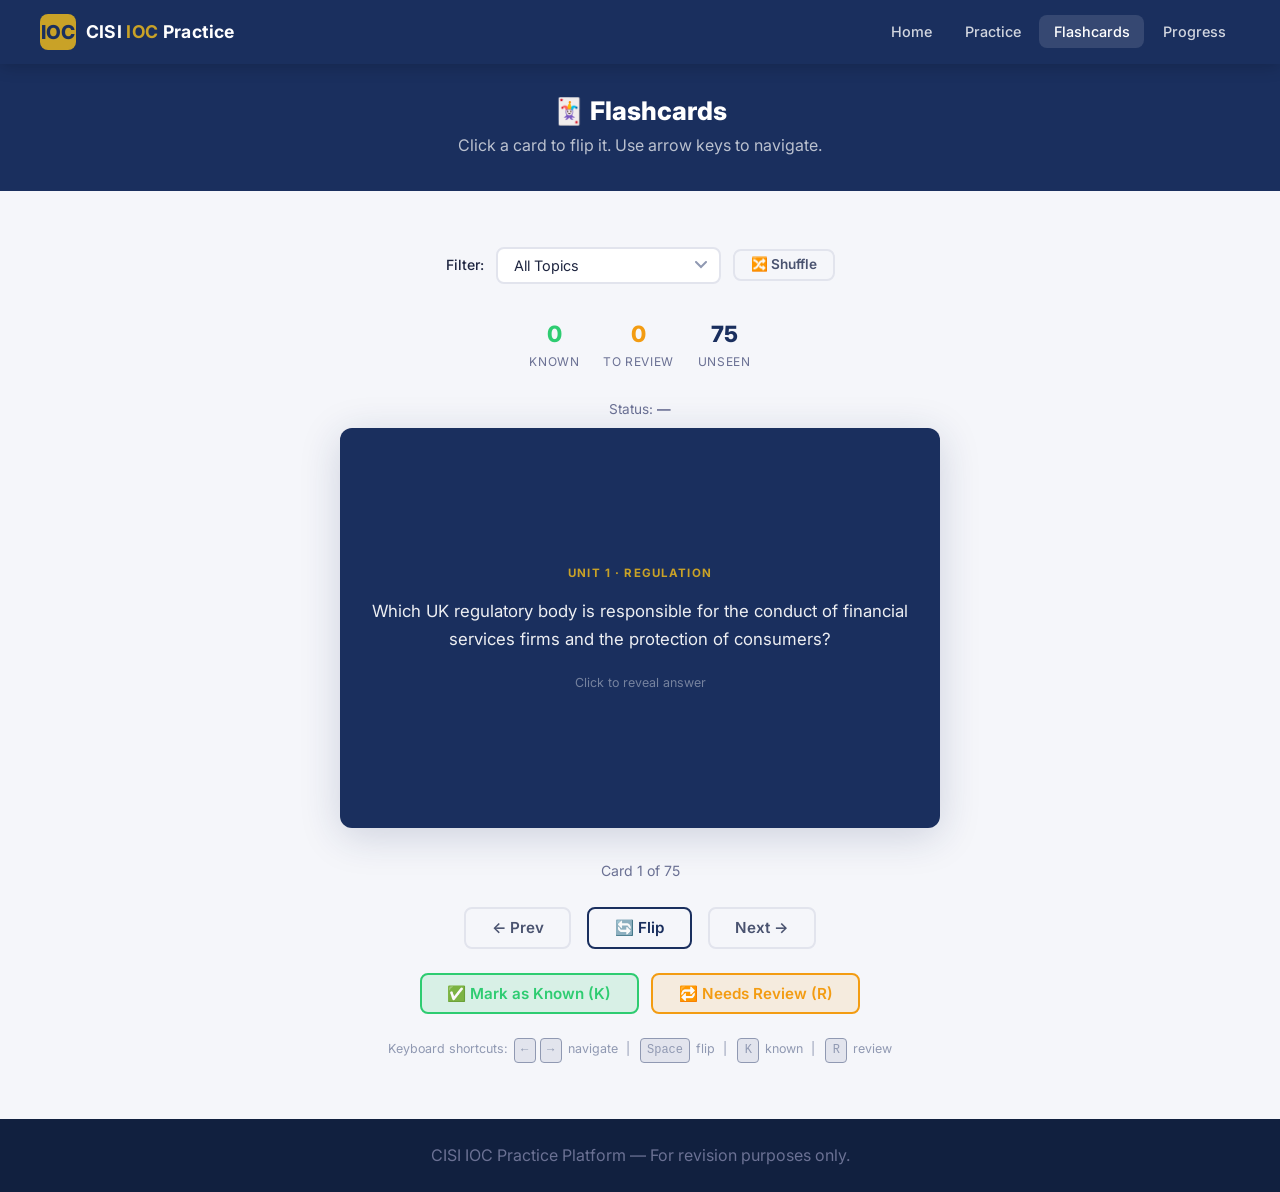
==== flashcards.html @ 253b1c1a "Add full CISI IOC quiz platform (HTML+CSS+JS, 75 questions) Agent-Logs-Url: https://github.com/rajat" ====
<!DOCTYPE html>
<html lang="en">
<head>
  <meta charset="UTF-8">
  <meta name="viewport" content="width=device-width, initial-scale=1.0">
  <title>Flashcards — CISI IOC Practice</title>
  <link rel="stylesheet" href="css/style.css">
  <link rel="icon" href="data:image/svg+xml,<svg xmlns='http://www.w3.org/2000/svg' viewBox='0 0 100 100'><text y='.9em' font-size='90'>🃏</text></svg>">
</head>
<body>

<!-- ── Navigation ─────────────────────────────────────── -->
<nav class="navbar" role="navigation" aria-label="Main navigation">
  <div class="navbar__inner">
    <a href="index.html" class="navbar__brand" aria-label="CISI IOC Home">
      <div class="navbar__brand-icon" aria-hidden="true">IOC</div>
      <span class="navbar__brand-text">CISI <span>IOC</span> Practice</span>
    </a>
    <ul class="navbar__nav" role="list">
      <li><a href="index.html"      class="navbar__link">Home</a></li>
      <li><a href="quiz.html?mode=quick" class="navbar__link">Practice</a></li>
      <li><a href="flashcards.html" class="navbar__link active" aria-current="page">Flashcards</a></li>
      <li><a href="progress.html"   class="navbar__link">Progress</a></li>
    </ul>
    <button class="navbar__hamburger" aria-label="Toggle menu" aria-expanded="false">
      <span></span><span></span><span></span>
    </button>
  </div>
</nav>

<!-- ── Page Header ────────────────────────────────────── -->
<header style="background:var(--navy);padding:2rem 1.5rem;text-align:center">
  <div class="container">
    <h1 style="color:var(--white);font-size:1.6rem;margin-bottom:0.4rem">🃏 Flashcards</h1>
    <p style="color:rgba(255,255,255,0.7)">Click a card to flip it. Use arrow keys to navigate.</p>
  </div>
</header>

<main>
  <section class="section">
    <div class="container container--narrow">

      <!-- Filter + Shuffle -->
      <div class="fc-topic-filter">
        <label class="fc-filter-label" for="fcTopicFilter">Filter:</label>
        <select id="fcTopicFilter" class="fc-select" aria-label="Filter flashcards by topic"></select>
        <button id="fcShuffle" class="btn btn--ghost btn--sm" aria-label="Shuffle cards">🔀 Shuffle</button>
      </div>

      <!-- Stats row -->
      <div style="display:flex;gap:1.5rem;justify-content:center;margin-bottom:1.75rem;flex-wrap:wrap">
        <div style="text-align:center">
          <div style="font-size:1.4rem;font-weight:800;color:var(--success)" id="fcKnownCount">0</div>
          <div style="font-size:0.75rem;color:var(--text-light);text-transform:uppercase;letter-spacing:0.05em">Known</div>
        </div>
        <div style="text-align:center">
          <div style="font-size:1.4rem;font-weight:800;color:var(--warning)" id="fcReviewCount">0</div>
          <div style="font-size:0.75rem;color:var(--text-light);text-transform:uppercase;letter-spacing:0.05em">To Review</div>
        </div>
        <div style="text-align:center">
          <div style="font-size:1.4rem;font-weight:800;color:var(--navy)" id="fcUnseenCount">0</div>
          <div style="font-size:0.75rem;color:var(--text-light);text-transform:uppercase;letter-spacing:0.05em">Unseen</div>
        </div>
      </div>

      <!-- Current status -->
      <p style="text-align:center;font-size:0.85rem;color:var(--text-light);margin-bottom:0.5rem">
        Status: <strong id="fcStatus">—</strong>
      </p>

      <!-- Flashcard -->
      <div class="flashcard-scene">
        <div class="flashcard" id="flashcard" role="button" tabindex="0"
             aria-label="Flashcard — click or press Space to flip">

          <!-- Front -->
          <div class="flashcard__face flashcard__front">
            <div class="flashcard__label" id="fcFrontLabel">Unit 1 · Regulation</div>
            <p class="flashcard__text" id="fcFrontText">Loading…</p>
            <p class="flashcard__hint">Click to reveal answer</p>
          </div>

          <!-- Back -->
          <div class="flashcard__face flashcard__back">
            <div class="flashcard__label" id="fcBackLabel">Answer &amp; Explanation</div>
            <p class="flashcard__text" id="fcBackText"></p>
            <p class="flashcard__hint">Click to flip back</p>
          </div>

        </div>
      </div>

      <!-- Progress -->
      <p class="fc-progress" id="fcProgress">Card 1 of 75</p>

      <!-- Navigation -->
      <div class="fc-controls">
        <button class="btn btn--ghost" id="fcPrev" aria-label="Previous card">← Prev</button>
        <button class="btn btn--outline" id="flipBtn" aria-label="Flip card">🔄 Flip</button>
        <button class="btn btn--ghost" id="fcNext" aria-label="Next card">Next →</button>
      </div>

      <!-- Mark buttons -->
      <div class="fc-mark-btns">
        <button class="btn btn--known" id="markKnown" aria-label="Mark as known">✅ Mark as Known  (K)</button>
        <button class="btn btn--review" id="markReview" aria-label="Mark for review">🔁 Needs Review  (R)</button>
      </div>

      <!-- Keyboard hints -->
      <p style="text-align:center;font-size:0.78rem;color:var(--grey-mid);margin-top:1.5rem">
        Keyboard shortcuts: <kbd>←</kbd><kbd>→</kbd> navigate &nbsp;|&nbsp; <kbd>Space</kbd> flip &nbsp;|&nbsp; <kbd>K</kbd> known &nbsp;|&nbsp; <kbd>R</kbd> review
      </p>

    </div>
  </section>
</main>

<!-- ── Footer ─────────────────────────────────────────── -->
<footer class="footer">
  <p>CISI IOC Practice Platform &mdash; For revision purposes only.</p>
</footer>

<style>
kbd {
  display: inline-block;
  padding: 0.1rem 0.4rem;
  background: var(--grey);
  border: 1px solid var(--grey-mid);
  border-radius: 4px;
  font-size: 0.75rem;
  font-family: monospace;
  margin: 0 2px;
}
</style>

<script src="js/questions.js"></script>
<script src="js/flashcards.js"></script>
</body>
</html>
---- css/style.css ----
/* =============================================
   CISI IOC Practice Platform — Main Stylesheet
   Color scheme: Navy #1a2f5e, Gold #c9a227,
                 White #ffffff, Light Grey #f5f6fa
   ============================================= */

@import url('https://fonts.googleapis.com/css2?family=Inter:wght@300;400;500;600;700;800&display=swap');

/* ---- CSS Variables ---- */
:root {
  --navy:        #1a2f5e;
  --navy-light:  #243a72;
  --navy-dark:   #11203f;
  --gold:        #c9a227;
  --gold-light:  #e2bb3d;
  --gold-dark:   #a88520;
  --white:       #ffffff;
  --grey-light:  #f5f6fa;
  --grey:        #e2e4ed;
  --grey-mid:    #9099b2;
  --grey-dark:   #4a5370;
  --text:        #1e2540;
  --text-light:  #6b7194;
  --success:     #2ecc71;
  --error:       #e74c3c;
  --warning:     #f39c12;
  --info:        #3498db;
  --radius:      12px;
  --radius-sm:   8px;
  --shadow:      0 4px 20px rgba(26,47,94,0.10);
  --shadow-lg:   0 8px 40px rgba(26,47,94,0.18);
  --transition:  all 0.25s cubic-bezier(.4,0,.2,1);
}

/* ---- Reset & Base ---- */
*, *::before, *::after { box-sizing: border-box; margin: 0; padding: 0; }

html { font-size: 16px; scroll-behavior: smooth; }

body {
  font-family: 'Inter', -apple-system, BlinkMacSystemFont, 'Segoe UI', sans-serif;
  background: var(--grey-light);
  color: var(--text);
  line-height: 1.6;
  min-height: 100vh;
}

a { color: var(--gold); text-decoration: none; transition: var(--transition); }
a:hover { color: var(--gold-dark); }

img { max-width: 100%; display: block; }

button { cursor: pointer; font-family: inherit; }

ul { list-style: none; }

/* ---- Typography ---- */
h1 { font-size: clamp(1.8rem, 4vw, 2.8rem); font-weight: 800; line-height: 1.2; }
h2 { font-size: clamp(1.4rem, 3vw, 2rem);   font-weight: 700; line-height: 1.3; }
h3 { font-size: clamp(1.1rem, 2vw, 1.4rem); font-weight: 600; line-height: 1.4; }
h4 { font-size: 1.05rem; font-weight: 600; }
p  { font-size: 1rem; color: var(--text-light); }

/* ---- Layout ---- */
.container {
  width: 100%;
  max-width: 1200px;
  margin: 0 auto;
  padding: 0 1.5rem;
}

.container--narrow { max-width: 760px; }
.container--medium { max-width: 960px; }

/* ---- Header / Navbar ---- */
.navbar {
  background: var(--navy);
  padding: 0 1.5rem;
  position: sticky;
  top: 0;
  z-index: 100;
  box-shadow: 0 2px 16px rgba(0,0,0,0.20);
}

.navbar__inner {
  display: flex;
  align-items: center;
  justify-content: space-between;
  max-width: 1200px;
  margin: 0 auto;
  height: 64px;
}

.navbar__brand {
  display: flex;
  align-items: center;
  gap: 0.6rem;
  text-decoration: none;
}

.navbar__brand-icon {
  width: 36px;
  height: 36px;
  background: var(--gold);
  border-radius: 8px;
  display: flex;
  align-items: center;
  justify-content: center;
  font-size: 1.2rem;
  font-weight: 800;
  color: var(--navy);
}

.navbar__brand-text {
  font-size: 1.1rem;
  font-weight: 700;
  color: var(--white);
  letter-spacing: 0.02em;
}

.navbar__brand-text span {
  color: var(--gold);
}

.navbar__nav {
  display: flex;
  gap: 0.25rem;
  align-items: center;
}

.navbar__link {
  color: rgba(255,255,255,0.8);
  padding: 0.5rem 0.9rem;
  border-radius: var(--radius-sm);
  font-size: 0.9rem;
  font-weight: 500;
  transition: var(--transition);
  text-decoration: none;
}

.navbar__link:hover,
.navbar__link.active {
  color: var(--white);
  background: rgba(255,255,255,0.12);
}

.navbar__hamburger {
  display: none;
  flex-direction: column;
  gap: 5px;
  background: none;
  border: none;
  padding: 4px;
}

.navbar__hamburger span {
  display: block;
  width: 22px;
  height: 2px;
  background: var(--white);
  border-radius: 2px;
  transition: var(--transition);
}

/* ---- Hero Section ---- */
.hero {
  background: linear-gradient(135deg, var(--navy-dark) 0%, var(--navy) 60%, var(--navy-light) 100%);
  color: var(--white);
  padding: 4rem 1.5rem 5rem;
  text-align: center;
  position: relative;
  overflow: hidden;
}

.hero::before {
  content: '';
  position: absolute;
  inset: 0;
  background: url("data:image/svg+xml,%3Csvg width='60' height='60' viewBox='0 0 60 60' xmlns='http://www.w3.org/2000/svg'%3E%3Cg fill='none' fill-rule='evenodd'%3E%3Cg fill='%23c9a227' fill-opacity='0.04'%3E%3Cpath d='M36 34v-4h-2v4h-4v2h4v4h2v-4h4v-2h-4zm0-30V0h-2v4h-4v2h4v4h2V6h4V4h-4zM6 34v-4H4v4H0v2h4v4h2v-4h4v-2H6zM6 4V0H4v4H0v2h4v4h2V6h4V4H6z'/%3E%3C/g%3E%3C/g%3E%3C/svg%3E");
  opacity: 0.6;
}

.hero__inner { position: relative; z-index: 1; }

.hero__badge {
  display: inline-block;
  background: rgba(201,162,39,0.20);
  border: 1px solid var(--gold);
  color: var(--gold);
  padding: 0.3rem 1rem;
  border-radius: 50px;
  font-size: 0.8rem;
  font-weight: 600;
  letter-spacing: 0.08em;
  text-transform: uppercase;
  margin-bottom: 1.2rem;
}

.hero h1 { color: var(--white); margin-bottom: 1rem; }
.hero p   { font-size: 1.1rem; color: rgba(255,255,255,0.75); max-width: 560px; margin: 0 auto 2rem; }

.hero__cta {
  display: flex;
  gap: 1rem;
  justify-content: center;
  flex-wrap: wrap;
}

.hero__stats {
  display: flex;
  gap: 2.5rem;
  justify-content: center;
  margin-top: 3rem;
  flex-wrap: wrap;
}

.hero__stat { text-align: center; }
.hero__stat-value { font-size: 2rem; font-weight: 800; color: var(--gold); }
.hero__stat-label { font-size: 0.8rem; color: rgba(255,255,255,0.65); text-transform: uppercase; letter-spacing: 0.05em; }

/* ---- Buttons ---- */
.btn {
  display: inline-flex;
  align-items: center;
  gap: 0.5rem;
  padding: 0.7rem 1.6rem;
  border-radius: var(--radius-sm);
  font-size: 0.95rem;
  font-weight: 600;
  border: 2px solid transparent;
  transition: var(--transition);
  text-decoration: none;
  line-height: 1;
  white-space: nowrap;
}

.btn:focus-visible {
  outline: 3px solid var(--gold);
  outline-offset: 2px;
}

.btn--primary {
  background: var(--gold);
  color: var(--navy-dark);
  border-color: var(--gold);
}
.btn--primary:hover { background: var(--gold-light); border-color: var(--gold-light); color: var(--navy-dark); transform: translateY(-1px); box-shadow: 0 4px 12px rgba(201,162,39,0.35); }

.btn--secondary {
  background: transparent;
  color: var(--white);
  border-color: rgba(255,255,255,0.5);
}
.btn--secondary:hover { background: rgba(255,255,255,0.10); border-color: var(--white); color: var(--white); }

.btn--outline {
  background: transparent;
  color: var(--navy);
  border-color: var(--navy);
}
.btn--outline:hover { background: var(--navy); color: var(--white); }

.btn--ghost {
  background: transparent;
  color: var(--grey-dark);
  border-color: var(--grey);
}
.btn--ghost:hover { background: var(--grey-light); border-color: var(--grey-mid); color: var(--text); }

.btn--danger {
  background: var(--error);
  color: var(--white);
  border-color: var(--error);
}
.btn--danger:hover { background: #c0392b; border-color: #c0392b; }

.btn--success {
  background: var(--success);
  color: var(--white);
  border-color: var(--success);
}

.btn--lg { padding: 0.9rem 2rem; font-size: 1rem; }
.btn--sm { padding: 0.45rem 1rem; font-size: 0.85rem; }
.btn--full { width: 100%; justify-content: center; }
.btn:disabled { opacity: 0.45; cursor: not-allowed; pointer-events: none; }

/* ---- Cards ---- */
.card {
  background: var(--white);
  border-radius: var(--radius);
  box-shadow: var(--shadow);
  padding: 1.5rem;
  transition: var(--transition);
}

.card:hover { box-shadow: var(--shadow-lg); }

.card--navy {
  background: var(--navy);
  color: var(--white);
}

.card--navy h3, .card--navy p { color: rgba(255,255,255,0.9); }

.card__icon {
  width: 52px;
  height: 52px;
  border-radius: 12px;
  display: flex;
  align-items: center;
  justify-content: center;
  font-size: 1.5rem;
  margin-bottom: 1rem;
}

.card__icon--gold  { background: rgba(201,162,39,0.15); color: var(--gold); }
.card__icon--navy  { background: rgba(26,47,94,0.10);   color: var(--navy); }
.card__icon--green { background: rgba(46,204,113,0.15); color: var(--success); }
.card__icon--blue  { background: rgba(52,152,219,0.15); color: var(--info); }

/* ---- Mode Cards Grid ---- */
.modes-grid {
  display: grid;
  grid-template-columns: repeat(auto-fit, minmax(240px, 1fr));
  gap: 1.25rem;
}

.mode-card {
  background: var(--white);
  border-radius: var(--radius);
  box-shadow: var(--shadow);
  padding: 1.75rem 1.5rem;
  display: flex;
  flex-direction: column;
  gap: 0.75rem;
  cursor: pointer;
  border: 2px solid transparent;
  text-decoration: none;
  color: inherit;
  transition: var(--transition);
}

.mode-card:hover {
  border-color: var(--gold);
  box-shadow: var(--shadow-lg);
  transform: translateY(-3px);
  color: inherit;
}

.mode-card__icon { font-size: 2.2rem; }
.mode-card h3 { color: var(--navy); font-size: 1.15rem; }
.mode-card p  { font-size: 0.88rem; color: var(--text-light); }

.mode-card__tag {
  display: inline-block;
  padding: 0.2rem 0.7rem;
  border-radius: 50px;
  font-size: 0.75rem;
  font-weight: 600;
  letter-spacing: 0.04em;
  text-transform: uppercase;
  background: rgba(201,162,39,0.15);
  color: var(--gold-dark);
  width: fit-content;
}

/* ---- Section ---- */
.section {
  padding: 3.5rem 0;
}

.section__header {
  text-align: center;
  margin-bottom: 2.5rem;
}

.section__header h2 { color: var(--navy); margin-bottom: 0.5rem; }
.section__header p  { max-width: 520px; margin: 0 auto; }

/* ---- Quiz Page ---- */
.quiz-layout {
  display: grid;
  grid-template-rows: auto 1fr;
  min-height: calc(100vh - 64px);
}

.quiz-topbar {
  background: var(--white);
  border-bottom: 1px solid var(--grey);
  padding: 0.875rem 1.5rem;
  display: flex;
  align-items: center;
  gap: 1rem;
  flex-wrap: wrap;
}

.quiz-topbar__meta {
  display: flex;
  align-items: center;
  gap: 1rem;
  flex: 1;
  flex-wrap: wrap;
}

.quiz-badge {
  background: rgba(26,47,94,0.10);
  color: var(--navy);
  border-radius: 6px;
  padding: 0.25rem 0.75rem;
  font-size: 0.82rem;
  font-weight: 600;
}

.quiz-topbar__title {
  font-size: 0.95rem;
  font-weight: 600;
  color: var(--text);
}

/* Timer */
.timer {
  display: flex;
  align-items: center;
  gap: 0.4rem;
  font-size: 1rem;
  font-weight: 700;
  color: var(--navy);
  background: var(--grey-light);
  padding: 0.35rem 0.85rem;
  border-radius: var(--radius-sm);
  min-width: 90px;
  justify-content: center;
}

.timer__icon { font-size: 1rem; }

.timer--warning { color: var(--warning); background: rgba(243,156,18,0.12); }
.timer--danger  { color: var(--error);   background: rgba(231,76,60,0.12); animation: pulse 1s infinite; }

@keyframes pulse {
  0%, 100% { opacity: 1; }
  50%       { opacity: 0.65; }
}

/* Progress bar */
.progress-bar-wrapper {
  background: var(--grey);
  border-radius: 50px;
  height: 8px;
  overflow: hidden;
  width: 100%;
}

.progress-bar {
  height: 100%;
  background: linear-gradient(90deg, var(--navy), var(--gold));
  border-radius: 50px;
  transition: width 0.4s ease;
}

/* Quiz body */
.quiz-body {
  padding: 2rem 1.5rem;
  max-width: 860px;
  margin: 0 auto;
  width: 100%;
}

.quiz-progress-row {
  display: flex;
  align-items: center;
  gap: 1rem;
  margin-bottom: 1.5rem;
}

.quiz-progress-row span { font-size: 0.85rem; color: var(--text-light); white-space: nowrap; }

/* Question card */
.question-card {
  background: var(--white);
  border-radius: var(--radius);
  box-shadow: var(--shadow);
  padding: 2rem;
  margin-bottom: 1.5rem;
}

.question-card__unit {
  font-size: 0.78rem;
  font-weight: 600;
  color: var(--gold-dark);
  text-transform: uppercase;
  letter-spacing: 0.06em;
  margin-bottom: 0.5rem;
}

.question-card__text {
  font-size: 1.1rem;
  font-weight: 500;
  color: var(--text);
  line-height: 1.65;
  margin-bottom: 1.75rem;
}

/* Answer options */
.options-list {
  display: flex;
  flex-direction: column;
  gap: 0.75rem;
}

.option-btn {
  display: flex;
  align-items: flex-start;
  gap: 0.875rem;
  width: 100%;
  padding: 1rem 1.25rem;
  border: 2px solid var(--grey);
  border-radius: var(--radius-sm);
  background: var(--white);
  font-size: 0.95rem;
  color: var(--text);
  text-align: left;
  cursor: pointer;
  transition: var(--transition);
  line-height: 1.5;
}

.option-btn:hover:not(:disabled) {
  border-color: var(--navy);
  background: rgba(26,47,94,0.04);
}

.option-btn:focus-visible {
  outline: 3px solid var(--gold);
  outline-offset: 2px;
}

.option-btn__letter {
  flex-shrink: 0;
  width: 28px;
  height: 28px;
  border-radius: 50%;
  background: var(--grey-light);
  display: flex;
  align-items: center;
  justify-content: center;
  font-size: 0.8rem;
  font-weight: 700;
  color: var(--grey-dark);
  transition: var(--transition);
}

.option-btn.selected {
  border-color: var(--navy);
  background: rgba(26,47,94,0.06);
}

.option-btn.selected .option-btn__letter {
  background: var(--navy);
  color: var(--white);
}

.option-btn.correct {
  border-color: var(--success);
  background: rgba(46,204,113,0.08);
}

.option-btn.correct .option-btn__letter {
  background: var(--success);
  color: var(--white);
}

.option-btn.incorrect {
  border-color: var(--error);
  background: rgba(231,76,60,0.08);
}

.option-btn.incorrect .option-btn__letter {
  background: var(--error);
  color: var(--white);
}

.option-btn:disabled { cursor: default; }

/* Explanation */
.explanation-box {
  background: rgba(52,152,219,0.08);
  border-left: 4px solid var(--info);
  border-radius: 0 var(--radius-sm) var(--radius-sm) 0;
  padding: 1rem 1.25rem;
  margin-top: 1.25rem;
  display: none;
}

.explanation-box.show { display: block; }
.explanation-box__label { font-size: 0.8rem; font-weight: 700; color: var(--info); text-transform: uppercase; letter-spacing: 0.06em; margin-bottom: 0.3rem; }
.explanation-box__text  { font-size: 0.92rem; color: var(--text); line-height: 1.6; }

/* Quiz nav */
.quiz-nav {
  display: flex;
  align-items: center;
  justify-content: space-between;
  flex-wrap: wrap;
  gap: 1rem;
  margin-top: 1rem;
}

.quiz-nav__left, .quiz-nav__right { display: flex; gap: 0.6rem; flex-wrap: wrap; }

/* Question grid (for review) */
.question-grid {
  display: grid;
  grid-template-columns: repeat(auto-fill, minmax(36px, 1fr));
  gap: 6px;
  max-width: 480px;
}

.q-dot {
  width: 36px;
  height: 36px;
  border-radius: 6px;
  border: 2px solid var(--grey);
  background: var(--white);
  font-size: 0.75rem;
  font-weight: 600;
  color: var(--text-light);
  cursor: pointer;
  transition: var(--transition);
  display: flex;
  align-items: center;
  justify-content: center;
}

.q-dot:hover { border-color: var(--navy); }
.q-dot.answered { background: var(--navy); color: var(--white); border-color: var(--navy); }
.q-dot.current  { border-color: var(--gold); background: rgba(201,162,39,0.15); color: var(--gold-dark); }
.q-dot.correct  { background: var(--success); color: var(--white); border-color: var(--success); }
.q-dot.incorrect { background: var(--error); color: var(--white); border-color: var(--error); }

/* ---- Results Page ---- */
.results-hero {
  background: linear-gradient(135deg, var(--navy-dark), var(--navy));
  color: var(--white);
  padding: 3rem 1.5rem;
  text-align: center;
}

.score-ring-wrapper { margin: 0 auto 1.5rem; }

.score-ring {
  position: relative;
  width: 160px;
  height: 160px;
  margin: 0 auto;
}

.score-ring svg { transform: rotate(-90deg); }

.score-ring__bg  { fill: none; stroke: rgba(255,255,255,0.15); stroke-width: 10; }
.score-ring__fill { fill: none; stroke: var(--gold); stroke-width: 10; stroke-linecap: round; transition: stroke-dashoffset 1s ease; }

.score-ring__text {
  position: absolute;
  inset: 0;
  display: flex;
  flex-direction: column;
  align-items: center;
  justify-content: center;
}

.score-ring__pct  { font-size: 2.2rem; font-weight: 800; color: var(--white); line-height: 1; }
.score-ring__label { font-size: 0.8rem; color: rgba(255,255,255,0.65); }

.pass-badge {
  display: inline-block;
  padding: 0.45rem 1.4rem;
  border-radius: 50px;
  font-size: 1rem;
  font-weight: 700;
  letter-spacing: 0.06em;
  text-transform: uppercase;
  margin-bottom: 0.75rem;
}

.pass-badge--pass { background: var(--success); color: var(--white); }
.pass-badge--fail { background: var(--error);   color: var(--white); }

.results-stats {
  display: flex;
  gap: 2rem;
  justify-content: center;
  margin-top: 1.5rem;
  flex-wrap: wrap;
}

.results-stat { text-align: center; }
.results-stat-value { font-size: 1.5rem; font-weight: 800; color: var(--white); }
.results-stat-label { font-size: 0.78rem; color: rgba(255,255,255,0.6); text-transform: uppercase; letter-spacing: 0.05em; }

/* Topic breakdown */
.topic-breakdown { margin-bottom: 2rem; }
.topic-row {
  display: flex;
  align-items: center;
  gap: 1rem;
  margin-bottom: 0.75rem;
  flex-wrap: wrap;
}
.topic-row__name { min-width: 180px; font-size: 0.9rem; font-weight: 500; color: var(--text); }
.topic-row__bar  { flex: 1; min-width: 120px; }
.topic-row__score{ font-size: 0.85rem; font-weight: 600; color: var(--text); min-width: 60px; text-align: right; }

/* Review list */
.review-item {
  background: var(--white);
  border-radius: var(--radius);
  box-shadow: var(--shadow);
  margin-bottom: 1rem;
  overflow: hidden;
}

.review-item__header {
  display: flex;
  align-items: center;
  gap: 1rem;
  padding: 1rem 1.25rem;
  cursor: pointer;
  user-select: none;
}

.review-item__header:hover { background: var(--grey-light); }

.review-item__num {
  width: 32px;
  height: 32px;
  border-radius: 8px;
  display: flex;
  align-items: center;
  justify-content: center;
  font-size: 0.82rem;
  font-weight: 700;
  flex-shrink: 0;
}

.review-item__num--correct  { background: rgba(46,204,113,0.15); color: var(--success); }
.review-item__num--incorrect { background: rgba(231,76,60,0.15);  color: var(--error);   }

.review-item__question { flex: 1; font-size: 0.93rem; font-weight: 500; color: var(--text); }
.review-item__chevron  { color: var(--grey-mid); transition: var(--transition); font-size: 0.85rem; }
.review-item.open .review-item__chevron { transform: rotate(180deg); }

.review-item__body {
  display: none;
  padding: 0 1.25rem 1.25rem;
}

.review-item.open .review-item__body { display: block; }

.review-answer {
  font-size: 0.88rem;
  padding: 0.5rem 0.75rem;
  border-radius: var(--radius-sm);
  margin-bottom: 0.5rem;
}
.review-answer--correct  { background: rgba(46,204,113,0.12); color: #1a8c4e; font-weight: 500; }
.review-answer--incorrect { background: rgba(231,76,60,0.10);  color: #c0392b; font-weight: 500; }

/* ---- Flashcard Page ---- */
.flashcard-scene {
  perspective: 1000px;
  width: 100%;
  max-width: 600px;
  margin: 0 auto 2rem;
  aspect-ratio: 3/2;
  cursor: pointer;
}

.flashcard {
  width: 100%;
  height: 100%;
  position: relative;
  transform-style: preserve-3d;
  transition: transform 0.55s cubic-bezier(.4,0,.2,1);
  border-radius: var(--radius);
}

.flashcard.flipped { transform: rotateY(180deg); }

.flashcard__face {
  position: absolute;
  inset: 0;
  backface-visibility: hidden;
  border-radius: var(--radius);
  padding: 2rem;
  display: flex;
  flex-direction: column;
  justify-content: center;
  align-items: center;
  text-align: center;
  box-shadow: var(--shadow-lg);
}

.flashcard__front {
  background: var(--navy);
  color: var(--white);
}

.flashcard__front .flashcard__label {
  font-size: 0.72rem;
  font-weight: 700;
  text-transform: uppercase;
  letter-spacing: 0.1em;
  color: var(--gold);
  margin-bottom: 1rem;
}

.flashcard__front .flashcard__text {
  font-size: 1.05rem;
  line-height: 1.65;
  color: rgba(255,255,255,0.92);
}

.flashcard__back {
  background: var(--white);
  color: var(--text);
  transform: rotateY(180deg);
}

.flashcard__back .flashcard__label {
  font-size: 0.72rem;
  font-weight: 700;
  text-transform: uppercase;
  letter-spacing: 0.1em;
  color: var(--success);
  margin-bottom: 1rem;
}

.flashcard__back .flashcard__text {
  font-size: 0.97rem;
  line-height: 1.65;
  color: var(--text);
}

.flashcard__hint {
  margin-top: 1.25rem;
  font-size: 0.78rem;
  color: rgba(255,255,255,0.4);
}

.flashcard__back .flashcard__hint {
  color: var(--text-light);
}

.fc-controls {
  display: flex;
  align-items: center;
  justify-content: center;
  gap: 1rem;
  flex-wrap: wrap;
  margin-bottom: 1.5rem;
}

.fc-progress {
  text-align: center;
  font-size: 0.88rem;
  color: var(--text-light);
  margin-bottom: 1.5rem;
}

.fc-mark-btns {
  display: flex;
  gap: 0.75rem;
  justify-content: center;
  flex-wrap: wrap;
}

.btn--known    { background: rgba(46,204,113,0.15); color: var(--success); border-color: var(--success); }
.btn--known:hover { background: var(--success); color: var(--white); }
.btn--review   { background: rgba(243,156,18,0.12); color: var(--warning); border-color: var(--warning); }
.btn--review:hover { background: var(--warning); color: var(--white); }

.fc-topic-filter {
  display: flex;
  gap: 0.75rem;
  align-items: center;
  justify-content: center;
  margin-bottom: 2rem;
  flex-wrap: wrap;
}

.fc-filter-label { font-size: 0.88rem; font-weight: 500; color: var(--text); }

select.fc-select,
select.quiz-select {
  padding: 0.5rem 1rem;
  border: 2px solid var(--grey);
  border-radius: var(--radius-sm);
  font-family: inherit;
  font-size: 0.9rem;
  color: var(--text);
  background: var(--white);
  cursor: pointer;
  transition: var(--transition);
  appearance: none;
  background-image: url("data:image/svg+xml,%3Csvg xmlns='http://www.w3.org/2000/svg' width='12' height='8' viewBox='0 0 12 8'%3E%3Cpath d='M1 1l5 5 5-5' stroke='%239099b2' stroke-width='2' fill='none' stroke-linecap='round'/%3E%3C/svg%3E");
  background-repeat: no-repeat;
  background-position: right 0.75rem center;
  padding-right: 2.25rem;
}

select.fc-select:focus,
select.quiz-select:focus {
  outline: none;
  border-color: var(--navy);
}

/* ---- Progress Dashboard ---- */
.stats-grid {
  display: grid;
  grid-template-columns: repeat(auto-fit, minmax(160px, 1fr));
  gap: 1rem;
  margin-bottom: 2rem;
}

.stat-card {
  background: var(--white);
  border-radius: var(--radius);
  box-shadow: var(--shadow);
  padding: 1.25rem;
  text-align: center;
}

.stat-card__value { font-size: 2rem; font-weight: 800; color: var(--navy); }
.stat-card__label { font-size: 0.8rem; color: var(--text-light); text-transform: uppercase; letter-spacing: 0.05em; margin-top: 0.2rem; }

.chart-card {
  background: var(--white);
  border-radius: var(--radius);
  box-shadow: var(--shadow);
  padding: 1.5rem;
  margin-bottom: 1.5rem;
}

.chart-card h3 { color: var(--navy); margin-bottom: 1.25rem; font-size: 1rem; }
.chart-card canvas { max-height: 280px; }

.weak-areas { margin-bottom: 2rem; }
.weak-tag {
  display: inline-block;
  background: rgba(231,76,60,0.10);
  color: var(--error);
  border: 1px solid rgba(231,76,60,0.25);
  border-radius: 50px;
  padding: 0.3rem 0.9rem;
  font-size: 0.82rem;
  font-weight: 500;
  margin: 0.25rem;
}

.history-list { margin-bottom: 2rem; }
.history-row {
  display: flex;
  align-items: center;
  gap: 0.75rem;
  padding: 0.75rem 0;
  border-bottom: 1px solid var(--grey);
  font-size: 0.9rem;
  flex-wrap: wrap;
}

.history-row:last-child { border-bottom: none; }
.history-row__date  { color: var(--text-light); min-width: 100px; font-size: 0.82rem; }
.history-row__mode  { flex: 1; font-weight: 500; }
.history-row__score { font-weight: 700; }
.history-row__score--pass { color: var(--success); }
.history-row__score--fail { color: var(--error); }

/* ---- Empty state ---- */
.empty-state {
  text-align: center;
  padding: 3rem 1rem;
  color: var(--text-light);
}

.empty-state__icon { font-size: 3rem; margin-bottom: 1rem; }
.empty-state h3 { color: var(--text); margin-bottom: 0.5rem; }

/* ---- Modal ---- */
.modal-overlay {
  position: fixed;
  inset: 0;
  background: rgba(0,0,0,0.55);
  display: flex;
  align-items: center;
  justify-content: center;
  z-index: 200;
  padding: 1rem;
  opacity: 0;
  visibility: hidden;
  transition: var(--transition);
}

.modal-overlay.open { opacity: 1; visibility: visible; }

.modal {
  background: var(--white);
  border-radius: var(--radius);
  box-shadow: var(--shadow-lg);
  padding: 2rem;
  max-width: 480px;
  width: 100%;
  transform: translateY(16px);
  transition: var(--transition);
}

.modal-overlay.open .modal { transform: translateY(0); }

.modal h3 { color: var(--navy); margin-bottom: 0.75rem; }
.modal p  { margin-bottom: 1.5rem; }
.modal__btns { display: flex; gap: 0.75rem; justify-content: flex-end; flex-wrap: wrap; }

/* ---- Home config section ---- */
.quiz-config {
  background: var(--white);
  border-radius: var(--radius);
  box-shadow: var(--shadow);
  padding: 1.75rem;
  margin-bottom: 1.5rem;
}

.quiz-config h3 { color: var(--navy); margin-bottom: 1.25rem; }

.config-row {
  display: flex;
  gap: 1.25rem;
  align-items: flex-end;
  flex-wrap: wrap;
  margin-bottom: 1rem;
}

.config-field {
  display: flex;
  flex-direction: column;
  gap: 0.4rem;
  flex: 1;
  min-width: 160px;
}

.config-field label {
  font-size: 0.85rem;
  font-weight: 600;
  color: var(--text);
}

/* ---- Topics info ---- */
.topics-list {
  display: grid;
  grid-template-columns: repeat(auto-fit, minmax(220px, 1fr));
  gap: 1rem;
}

.topic-item {
  background: var(--white);
  border-radius: var(--radius-sm);
  box-shadow: var(--shadow);
  padding: 1.25rem;
  border-left: 4px solid var(--gold);
}

.topic-item h4 { color: var(--navy); margin-bottom: 0.3rem; font-size: 0.95rem; }
.topic-item p  { font-size: 0.82rem; }

/* ---- Divider ---- */
.divider { border: none; border-top: 1px solid var(--grey); margin: 1.5rem 0; }

/* ---- Toast notification ---- */
.toast {
  position: fixed;
  bottom: 1.5rem;
  right: 1.5rem;
  background: var(--navy);
  color: var(--white);
  padding: 0.85rem 1.25rem;
  border-radius: var(--radius-sm);
  box-shadow: var(--shadow-lg);
  font-size: 0.9rem;
  font-weight: 500;
  z-index: 300;
  transform: translateY(80px);
  opacity: 0;
  transition: var(--transition);
  max-width: 320px;
}

.toast.show { transform: translateY(0); opacity: 1; }
.toast--success { background: var(--success); }
.toast--error   { background: var(--error);   }

/* ---- Footer ---- */
.footer {
  background: var(--navy-dark);
  color: rgba(255,255,255,0.55);
  text-align: center;
  padding: 1.5rem;
  font-size: 0.83rem;
  margin-top: auto;
}

.footer a { color: var(--gold); }

/* ---- Utility ---- */
.text-center { text-align: center; }
.text-navy   { color: var(--navy) !important; }
.text-gold   { color: var(--gold) !important; }
.text-success{ color: var(--success) !important; }
.text-error  { color: var(--error) !important; }
.mt-1  { margin-top: 0.5rem; }
.mt-2  { margin-top: 1rem; }
.mt-3  { margin-top: 1.5rem; }
.mb-1  { margin-bottom: 0.5rem; }
.mb-2  { margin-bottom: 1rem; }
.mb-3  { margin-bottom: 1.5rem; }
.gap-1 { gap: 0.5rem; }
.flex  { display: flex; }
.flex-wrap { flex-wrap: wrap; }
.items-center { align-items: center; }
.justify-between { justify-content: space-between; }
.justify-center  { justify-content: center; }
.hidden  { display: none !important; }
.sr-only { position: absolute; width: 1px; height: 1px; overflow: hidden; clip: rect(0,0,0,0); white-space: nowrap; }

/* ---- Responsive ---- */
@media (max-width: 768px) {
  .navbar__nav { 
    display: none; 
    position: absolute; 
    top: 64px; 
    left: 0; 
    right: 0; 
    background: var(--navy-dark); 
    flex-direction: column; 
    padding: 1rem;
    gap: 0.25rem;
    box-shadow: 0 4px 20px rgba(0,0,0,0.2);
  }
  .navbar__nav.open { display: flex; }
  .navbar__link { padding: 0.65rem 1rem; border-radius: var(--radius-sm); }
  .navbar__hamburger { display: flex; }

  .hero { padding: 2.5rem 1rem 3rem; }
  .hero__stats { gap: 1.5rem; }

  .quiz-config .config-row { flex-direction: column; }

  .topic-row__name { min-width: 120px; }

  .quiz-topbar { padding: 0.6rem 1rem; }

  .question-card { padding: 1.25rem; }
  .question-card__text { font-size: 1rem; }

  .flashcard-scene { aspect-ratio: 4/3; }
  .flashcard__face { padding: 1.5rem; }

  .quiz-nav { flex-direction: column; }
  .quiz-nav__left, .quiz-nav__right { width: 100%; }
  .quiz-nav__left .btn, .quiz-nav__right .btn { flex: 1; justify-content: center; }
}

@media (max-width: 480px) {
  .modes-grid { grid-template-columns: 1fr 1fr; }
  .hero__cta { flex-direction: column; align-items: center; }
  .btn--lg { width: 100%; justify-content: center; }
  .stats-grid { grid-template-columns: 1fr 1fr; }
  .results-stats { gap: 1.25rem; }
}
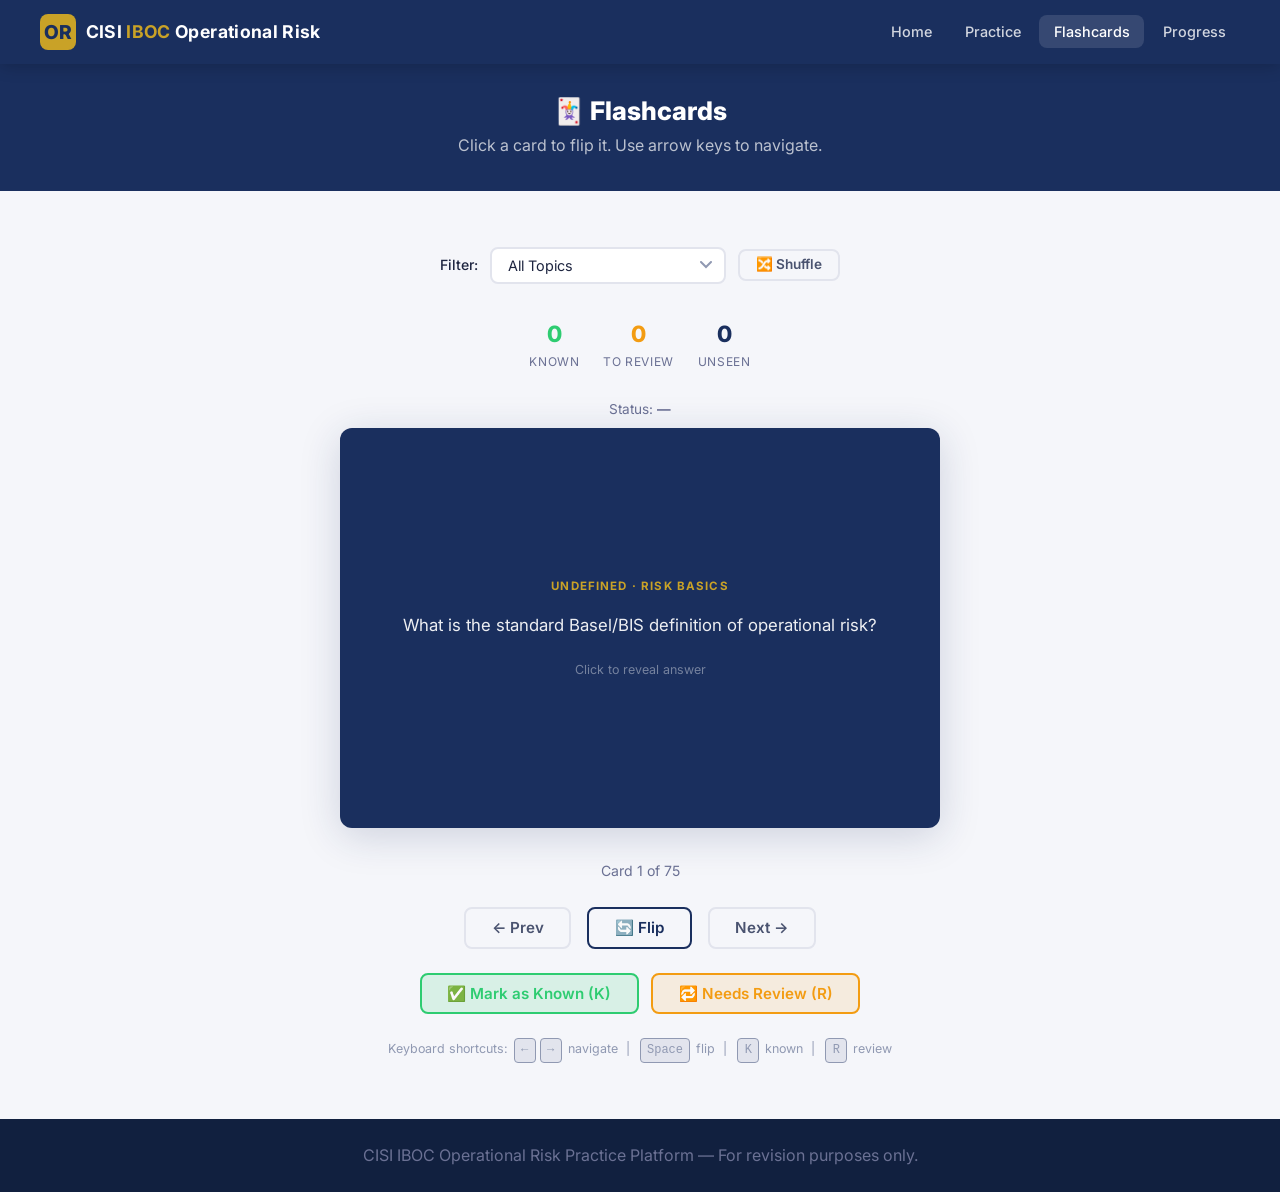
==== commit ace814a4: "Update quiz system with CISI IBOC Operational Risk Edition 26 questions (120 questions across 7 chap" ====
--- a/flashcards.html
+++ b/flashcards.html
@@ -3,7 +3,7 @@
 <head>
   <meta charset="UTF-8">
   <meta name="viewport" content="width=device-width, initial-scale=1.0">
-  <title>Flashcards — CISI IOC Practice</title>
+  <title>Flashcards — CISI IBOC Operational Risk</title>
   <link rel="stylesheet" href="css/style.css">
   <link rel="icon" href="data:image/svg+xml,<svg xmlns='http://www.w3.org/2000/svg' viewBox='0 0 100 100'><text y='.9em' font-size='90'>🃏</text></svg>">
 </head>
@@ -12,9 +12,9 @@
 <!-- ── Navigation ─────────────────────────────────────── -->
 <nav class="navbar" role="navigation" aria-label="Main navigation">
   <div class="navbar__inner">
-    <a href="index.html" class="navbar__brand" aria-label="CISI IOC Home">
-      <div class="navbar__brand-icon" aria-hidden="true">IOC</div>
-      <span class="navbar__brand-text">CISI <span>IOC</span> Practice</span>
+    <a href="index.html" class="navbar__brand" aria-label="CISI IBOC Operational Risk Home">
+      <div class="navbar__brand-icon" aria-hidden="true">OR</div>
+      <span class="navbar__brand-text">CISI <span>IBOC</span> Operational Risk</span>
     </a>
     <ul class="navbar__nav" role="list">
       <li><a href="index.html"      class="navbar__link">Home</a></li>
@@ -117,7 +117,7 @@
 
 <!-- ── Footer ─────────────────────────────────────────── -->
 <footer class="footer">
-  <p>CISI IOC Practice Platform &mdash; For revision purposes only.</p>
+  <p>CISI IBOC Operational Risk Practice Platform &mdash; For revision purposes only.</p>
 </footer>
 
 <style>
